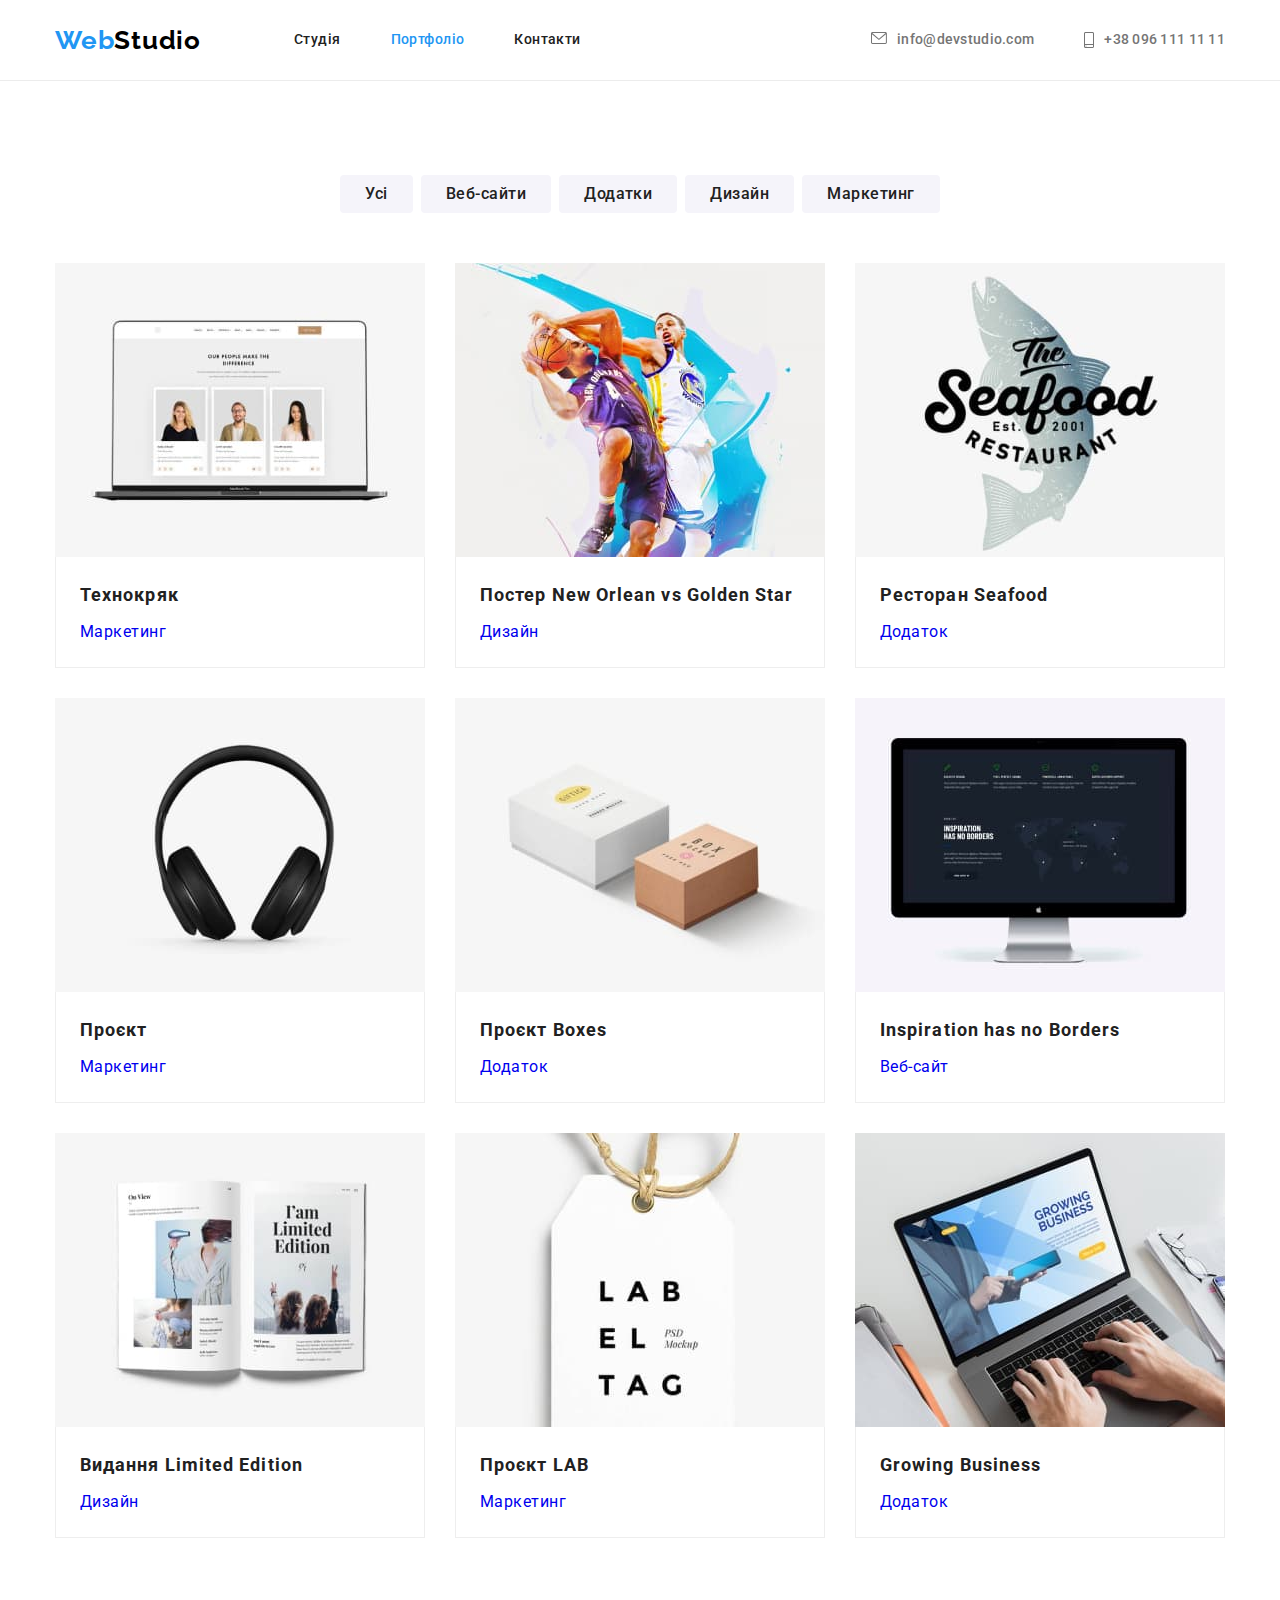
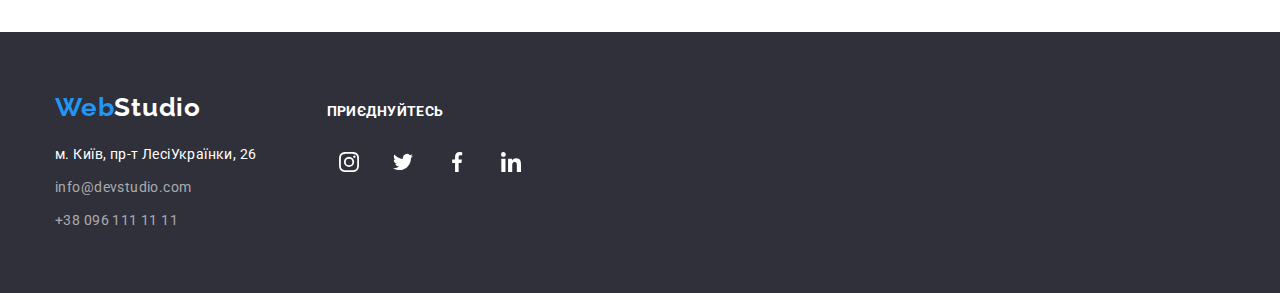
==== portfolio.html @ a8404179 "create repo" ====
<!DOCTYPE html>
<html lang="uk">
  <head>
    <meta charset="UTF-8" />
    <meta http-equiv="X-UA-Compatible" content="IE=edge" />
    <meta name="viewport" content="width=device-width, initial-scale=1.0" />
    <title>webstudio</title>
    <link
      href="https://fonts.googleapis.com/css2?family=Raleway:wght@700&family=Roboto:wght@400;500;700;900&display=swap"
      rel="stylesheet"
    />
    <link
      rel="stylesheet"
      href=" https://cdnjs.cloudflare.com/ajax/libs/modern-normalize/1.1.0/modern-normalize.min.css"
    />
    <link rel="stylesheet" href="./css/styles.css" />
  </head>

  <body>
    <header class="page-header">
      <div class="container main-nav">
        <!--main-nav-->
        <nav class="navigation">
          <!--logo-->
          <a class="logo-nav" href="./index.html"><span class="logo-accent">Web</span>Studio</a>

          <!--navigation-->

          <ul class="nav-list">
            <li class="nav-item">
              <a class="nav-link" href="./index.html">Студія</a>
            </li>

            <li class="nav-item">
              <a class="nav-link current" href="./portfolio.html">Портфоліо</a>
            </li>

            <li class="nav-item">
              <a class="nav-link" href="#">Контакти</a>
            </li>
          </ul>
        </nav>

        <!-- Link to e-mail address phone number  -->
        <ul class="contact">
          <li class="contact-item">
            <a href="mailto:info@devstudio.com" class="link">
              <svg class="mail" width="16" height="12">
                <use href="./images/icons.svg/sprite.svg#icon-envelope"></use>
              </svg>
              info@devstudio.com
            </a>
          </li>

          <li class="contact-item">
            <a href="tel:+380961111111" class="link">
              <svg class="phone" width="10" height="16">
                <use href="./images/icons.svg/sprite.svg#icon-smartphone"></use>
              </svg>
              +38 096 111 11 11</a
            >
          </li>
        </ul>
      </div>
    </header>

    <main>
      <!--main-page-->

      <section class="section">
        <div class="container">
          <h1 class="portfolio-title title-hidden">Portfolio</h1>
          <div class="prtf">
            <button class="prtf-button" type="button">Усі</button>
            <button class="prtf-button" type="button">Веб-сайти</button>
            <button class="prtf-button" type="button">Додатки</button>
            <button class="prtf-button" type="button">Дизайн</button>
            <button class="prtf-button" type="button">Маркетинг</button>
          </div>

          <!--works-->

          <ul class="list">
            <li class="item-card">
              <a href="" class="link">
                <img src="./images/1-img.jpg" alt="Лептоп" width="370" />
                <div class="card-content">
                  <h2 class="work-title">Технокряк</h2>
                  <p class="work-desc">Маркетинг</p>
                </div>
              </a>
            </li>

            <li class="item-card">
              <a href="" class="link">
                <img src="./images/2-img.jpg" alt="Баскетбол" width="370" />
                <div class="card-content">
                  <h2 class="work-title">Постер New Orlean vs Golden Star</h2>
                  <p class="work-desc">Дизайн</p>
                </div>
              </a>
            </li>

            <li class="item-card">
              <a href="" class="link">
                <img src="./images/3-img.jpg" alt="Морепродукти" width="370" />
                <div class="card-content">
                  <h2 class="work-title">Ресторан Seafood</h2>
                  <p class="work-desc">Додаток</p>
                </div>
              </a>
            </li>

            <li class="item-card">
              <a href="" class="link">
                <img src="./images/4-img.jpg" alt="Навушники" width="370" />
                <div class="card-content">
                  <h2 class="work-title">Проєкт</h2>
                  <p class="work-desc">Маркетинг</p>
                </div>
              </a>
            </li>

            <li class="item-card">
              <a href="" class="link">
                <img src="./images/5-img.jpg" alt="Бокс" width="370" />
                <div class="card-content">
                  <h2 class="work-title">Проєкт Boxes</h2>
                  <p class="work-desc">Додаток</p>
                </div>
              </a>
            </li>

            <li class="item-card">
              <a href="" class="link">
                <img src="./images/6-img.jpg" alt="Монітор" width="370" />
                <div class="card-content">
                  <h2 class="work-title">Inspiration has no Borders</h2>
                  <p class="work-desc">Веб-сайт</p>
                </div>
              </a>
            </li>

            <li class="item-card">
              <a href="" class="link">
                <img src="./images/7-img.jpg" alt="Журнал" width="370" />
                <div class="card-content">
                  <h2 class="work-title">Видання Limited Edition</h2>
                  <p class="work-desc">Дизайн</p>
                </div>
              </a>
            </li>

            <li class="item-card">
              <a href="" class="link">
                <img src="./images/8-img.jpg" alt="Проєкт" width="370" />
                <div class="card-content">
                  <h2 class="work-title">Проєкт LAB</h2>
                  <p class="work-desc">Маркетинг</p>
                </div>
              </a>
            </li>

            <li class="item-card">
              <a href="" class="link">
                <img src="./images/9-img.jpg" alt="Ноут" width="370" />
                <div class="card-content">
                  <h2 class="work-title">Growing Business</h2>
                  <p class="work-desc">Додаток</p>
                </div>
              </a>
            </li>
          </ul>
        </div>
      </section>
    </main>

    <!--footer-->

    <footer class="footer">
      <div class="container main-footer">
        <!--adress-->
        <div class="adress">
          <a class="logo-footer" href="./index.html"><span class="logo-accent">Web</span>Studio</a>

          <address class="address">
            <ul class="address-list">
              <li class="address-item">
                <a
                  class="address-link"
                  href="https://goo.gl/maps/Fy1uCrwSByk2Ayvy6"
                  target="_blank"
                  rel="noopener noreferrer"
                >
                  м. Київ, пр-т ЛесіУкраїнки, 26
                </a>
              </li>

              <li class="address-item">
                <a class="address-link" href="mailto:info@devstudio.com">info@devstudio.com</a>
              </li>

              <li class="address-item">
                <a class="address-link" href="tel:+380961111111">+38 096 111 11 11</a>
              </li>
            </ul>
          </address>
        </div>

        <!--social-net-footer-->

        <div class="social-net-footer">
          <h2 class="title-net">Приєднуйтесь</h2>

          <ul class="social-list list">
            <li class="social-item">
              <a
                href=""
                target="_blank"
                rel="noopener noreferrer nofollow"
                class="social-link link"
              >
                <svg class="footer-icon">
                  <use href="./images/icons.svg/sprite.svg#icon-instagram"></use>
                </svg>
              </a>
            </li>
            <li class="social-item">
              <a
                href=""
                target="_blank"
                rel="noopener noreferrer nofollow"
                class="social-link link"
              >
                <svg class="footer-icon">
                  <use href="./images/icons.svg/sprite.svg#icon-twitter"></use>
                </svg>
              </a>
            </li>
            <li class="social-item">
              <a
                href=""
                target="_blank"
                rel="noopener noreferrer nofollow"
                class="social-link link"
              >
                <svg class="footer-icon">
                  <use href="./images/icons.svg/sprite.svg#icon-facebook"></use>
                </svg>
              </a>
            </li>
            <li class="social-item">
              <a
                href=""
                target="_blank"
                rel="noopener noreferrer nofollow"
                class="social-link link"
              >
                <svg class="footer-icon">
                  <use href="./images/icons.svg/sprite.svg#icon-linkedin"></use>
                </svg>
              </a>
            </li>
          </ul>
        </div>
      </div>
    </footer>
  </body>
</html>
---- css/styles.css ----
:root {
  --accent-color: #2196f3;
  --primary-text-color: #212121;
  --secondary-text-color: #757575;
  --white-text-color: #fff;
  --white-opacity-text-color: rgba(255, 255, 255, 0.6);
  --primary-background-color: #fff;
  --secondary-background-color: #f5f4fa;
  --dark-background-color: #2f303a;
  --logo-color: #000;
  --border-color: #ececec;
  --border-card-color: #eee;
  --card-set-gap: 30px;
  --card-shadow: 0px 1px 3px rgba(0, 0, 0, 0.12),
    0px 1px 1px rgba(0, 0, 0, 0.14),
    0px 2px 1px rgba(0, 0, 0, 0.2);
  --card-shadow-portfolio: 0px 3px 1px 
  rgba(0, 0, 0, 0.1), 0px 1px 2px 
  rgba(0, 0, 0, 0.08), 0px 2px 2px
   rgba(0, 0, 0, 0.12);
  --primary-icon-color: #afb1b8;
}


ul {
  list-style: none;
  padding: 0;
  margin: 0;
}

a {
  text-decoration: none;
}


img {
  display: block;
  max-width: 100%;
  height: auto;
}

body {
  font-family: 'Roboto', sans-serif;
  font-size: 14px;
  color: var(--secondary-text-color);
  line-height: 1.7;
  letter-spacing: 0.03em;
  background-color: var(--primary-background-color);
}

/*container*/
.container {
  width: 1200px;
  margin-left: auto;
  margin-right: auto;
  padding-left: 15px;
  padding-right: 15px;
}

.header {
  border-bottom: 1px solid var(--border-color);
}

.page-header {
    border-bottom: 1px solid var(--border-color);
}

/*main-nav*/
.main-nav,
.navigation {
  display: flex;
  align-items: center;
}

/*logo*/
.logo-nav {
  display: block;

  color: var(--logo-color);
  font-family: Raleway, sans-serif;
  font-weight: 700;
  font-size: 26px;
  line-height: 1.19;
  letter-spacing: 0.03em;
}

.logo-accent {
  color: var(--accent-color);
}

/*navigation*/

.nav-list {
  display: flex;
  margin-left: 93px;
}

.nav-list .nav-item + .nav-item {
  margin-left: 50px;
}
/*або
.nav-item {
  margin-right: 8px;
}
або
.nav-list .nav-item:not(:last-child) {
  margin-right: 0;
}*/

.nav-link {
  display: block;
  padding-top: 32px;
  padding-bottom: 32px;

  line-height: 1.14;
  font-weight: 500;
  color: var(--primary-text-color);
}

.nav-link .current {
  color: var(--accent-color);
}

.nav-link:hover,
.nav-link:focus {
  color: var(--accent-color);
}

.current {
  color: var(--accent-color);
}

/*Link to e-mail address phone number*/
.contact {
  display: flex;
  margin-top: 0;
  margin-bottom: 0;
  margin-left: auto;
  padding-left: 0;

  font-weight: 500;
  line-height: 1.14;
}

.contact-item {
  display: flex;
  line-height: 1.14;
  letter-spacing: 0.02em;
}

.contact .link {
  color: var(--secondary-text-color);
  padding-top: 32px;
  padding-bottom: 32px;
  display: inline-flex;
}

.contact .link:hover,
.contact .link:focus {
  color: var(--accent-color);
}

.contact-item + .contact-item {
  margin-left: 50px;
}



.mail,
.phone {
  margin-right: 10px;
  fill: currentColor;
}




/*main*/

/*hero*/
.hero {
  text-align: center;
  background-color: var(--dark-background-color);
  padding-top: 200px;
  padding-bottom: 200px;    
      
  max-width: 1600px;
  height: 600px;
  margin-left: auto;
  margin-right: auto;
  background-image: linear-gradient(to right, rgba(47, 48, 58, 0.4),
   rgba(47, 48, 58, 0.4)), 
   url(../images/overlay.jpg);
}
.hero-title {
  font-weight: 900;
  font-size: 44px;
  line-height: 1.4;
  letter-spacing: 0.06em;
  color: var(--white-text-color);
  text-transform: uppercase;
  margin-top: 0;
  margin-bottom: 30px;
}

.button {
  border: none;
  padding: 10px 32px;
  min-width: 216px;
  border-radius: 4px;  

  cursor: pointer;
  font-family: inherit;
  font-size: 16px;
  line-height: 1.875;
  letter-spacing: 0.06em;
  color: var(--white-text-color);
  font-weight: 700;
  background-color: var(--accent-color);
  box-shadow: box-shadow: 0px 4px 4px rgba(0, 0, 0, 0.15);;
}


.button:hover,
.button:focus {
  background: #188CE8;
  box-shadow: 0px 4px 4px rgba(0, 0, 0, 0.15);
border-radius: 4px;
}

/*overlay
.overlay {
  max-width: 1600px;
  height: 600px;
  margin-left: auto;
  margin-right: auto;
  outline: 1px solid var(--logo-color);
}
*/

/*Наші переваги*/

.section,
.section-team {
  padding-top: 94px;
  padding-bottom: 94px;
}
.section-work {
  padding-bottom: 94px;
}

.title-hidden {
  display: none;
}

.section-title {
  color: var(--primary-text-color);
  font-weight: 700;
  font-size: 36px;
  line-height: 1.167;
  letter-spacing: 0.03em;
  margin-top: 0;
  margin-left: calc(-1 * var(--card-set-gap));
  text-align: center;
  margin-bottom: 50px;
}

.list,
.list-sec {
  margin-top: 0;
  margin-bottom: 0;
  padding-left: 0;
}
.list-sec {
  padding: 0;
  margin: 0;
  list-style: none;
  display: flex;
  flex-wrap: wrap;
}

.list,
.team-list {
  padding: 0;
  margin: 0;
  list-style: none;
  display: flex;
  flex-wrap: wrap;
}


.item-sec,
.team-card {
  width: calc((100% - 90px)/4);
  margin-left: 30px;
}

.work-card {
  width: calc((100% - 60px)/3);;
  margin-left: 30px;  
}

.list-sec .item-sec:nth-child(1) {
  margin-left: 0px;
}

.list .work-card:nth-child(1) {
  margin-left: 0px;
}

.team-list .team-card:nth-child(1) {
  margin-left: 0px;
}

.icon {
  display: flex;
  content: "";
  height: 120px;
  background-repeat: no-repeat;
  background-size: contain;
  background-position: center;
  background-color: #F5F4FA;
  margin-bottom: 30px;
  border-radius: 4px;
  justify-content: center;
  align-items: center;

}

.icon-antenn,
.icon-clock,
.icon-diagram,
.icon-astr {
  height: 70px;
  width: 70px;
}


.title {
  color: var(--primary-text-color);
  font-size: 14px;
  line-height: 1.14;
  text-transform: uppercase;
  margin-top: 0;
  margin-bottom: 0;
}

.list-item {
  margin-top: 10px;
  margin-bottom: 0;
}


.team-card {
  box-shadow: var(--card-shadow);
  border-radius: 0px 0px 4px 4px;
  background-color: var(--primary-background-color);
}

.section-team {
  background-color: var(--secondary-background-color);
  margin-top: 0;
  margin-bottom: 0;
}



.team-list {
  margin-top: 0;
  margin-bottom: 0;
  padding-left: 0;
}
.descr {
  
  padding-top: 30px;
  padding-bottom: 30px;
}
.team-list .title {
  color: var(--primary-text-color);
  font-weight: 500;
  font-size: 16px;
  line-height: 1.18;
  text-align: center;
  letter-spacing: 0.03em;
  margin-top: 0;
  margin-bottom: 10px;
}
.team-position {
  font-size: 16px;
  line-height: 1.18;
  text-align: center;
  color: var(--secondary-text-color);
  margin-top: 0;
  margin-bottom: 16px;
}
/*team social svg  */

.team-list {
  color: var(--primary-text-color);
}

.social-list {
  display: flex;
  align-items: center;
  justify-content: center;
}

.social-item {
  margin-right: 10px;

}

.social-item:last-child {
  margin-right: 0;
}

.social-link {
  display: flex;
  width: 44px;
  height: 44px;
  align-items: center;
  justify-content: center;
  border-radius: 50%;
  fill: var(--primary-icon-color);
}

.social-link:hover,
.social-link:focus {
  background-color: var(--accent-color);
  fill: var(--primary-white-color);
}

.social-icon {
  width: 20px;
  height: 20px;
}

/*Постійні кліенти*/

.client-list {
  list-style: none;
  display: flex;
  flex-wrap: wrap;  
  height: 92px;
}

.client-card {
  display: flex;
  width: calc((100% - 150px)/6);
  margin-right: 0;
  margin-left: 30px;
  height: 92px;
  border: 1px solid #AFB1B8;
  border-radius: 4px;
  align-items: center;
  justify-content: center; 
}

.client-card:nth-child(1) {
  margin-left: 0px;
}

.client-link {
  display: inline-flex;
  align-items: center;
  color: currentColor;
  text-decoration: none;
}

.client-icon {
  width: 106px;
  height: 60px;
  fill: var(--primary-icon-color);
}





/*Portfolio*/

.section-btn {
  padding-top: 74px;
  padding-bottom: 114px;
  margin-right: auto;
  margin-left: auto;
}
/*div для кнопок*/

.prtf {
  display: flex;
  align-items: center;
  justify-content: center;
  margin-bottom: 50px;
}

.prtf .prtf-button + .prtf-button {
  margin-left: 8px;
}

.prtf-button {
  font-family: inherit;
  font-size: 16px;
  color: var(--primary-text-color);
  font-weight: 500;
  letter-spacing: 0.03em;
  line-height: 1.612;
  background-color: var(--secondary-background-color);
  border: none;
  border-radius: 4px;
  cursor: pointer;
  padding: 6px 25px;
 
}

.prtf-button:hover,
.prtf-button:focus {
  color: var(--white-text-color);
  background-color: var(--accent-color);
  box-shadow: var(--card-shadow-portfolio);
}

/*works*/

.item-card {
  margin-left: 30px;
  margin-bottom: 30px;
}

.item-card:nth-child(3n + 1) {
  margin-left: 0;
}

.item-card:nth-child(n + 7) {
  margin-bottom: 0;
}

.card-content {
  padding: 20px 24px;
  border: 1px solid var(--border-card-color);
  border-top: none;
}

.work-title {
  font-size: 18px;
  line-height: 2;
  letter-spacing: 0.06em;
  font-weight: 700;
  color: var(--primary-text-color);
  margin-top: 0;
  margin-bottom: 4px;
}
.work-desc {
  margin: 0;
  font-style: 400;
  font-size: 16px;
  line-height: 1.88;
  letter-spacing: 0.03em;
  color: var(---secondary-text-color);
}

.item-card .link {
  display: block;
}

.item-card .link:hover,
.item-card .link:focus {
  box-shadow: 0px 1px 1px rgba(0, 0, 0, 0.12), 0px 4px 4px rgba(0, 0, 0, 0.06),
    1px 4px 6px rgba(0, 0, 0, 0.16);
}


/* Footer */
.footer {
  background-color: var(--dark-background-color);
  padding-top: 60px;
  padding-bottom: 60px;
}

.logo-footer {
  display: inline-block;
  font-family: 'Raleway', sans-serif;
  font-weight: 700;
  font-size: 26px;
  line-height: 1.2;
  letter-spacing: 0.03em;
  margin-bottom: 20px;
}

.logo-footer {
  color: var(--white-text-color);
}

/*adress*/

.address {
  font-style: normal;
}
.address-list {
  margin-top: 0;
}
.address-item:not(:last-child) {
  margin-bottom: 9px;
}

.address-link {
  color: var(--white-text-color);
}

.address-link[href^='mailto'],
.address-link[href^='tel'] {
  color: var(--white-opacity-text-color);
}

.address-link:hover,
.address-link:focus {
  color: var(--accent-color);
}

/*social-net-footer*/

.social-net-footer {
  width: 206px;
  height: 80px;
  margin-right: 0;
  
}

.social-list {
  display: flex;
  margin-left: 0;
  margin-right: 0;
  list-style: none;
  align-items: center;
  justify-content: center;
 
}

.title-net {
  padding: 0;
  margin-bottom: 20px;
  font-weight: 700;
  font-size: 14px;
  line-height: 1.14;
  letter-spacing: 0.03em;
  text-transform: uppercase;
  color: var(--white-text-color);
}

.main-footer {
  display: flex;
  align-items: baseline;
}
.adress {
  margin-right: 70px;
}

.footer-icon {
  width: 20px;
  height: 20px;
  fill: var(--white-text-color);
}
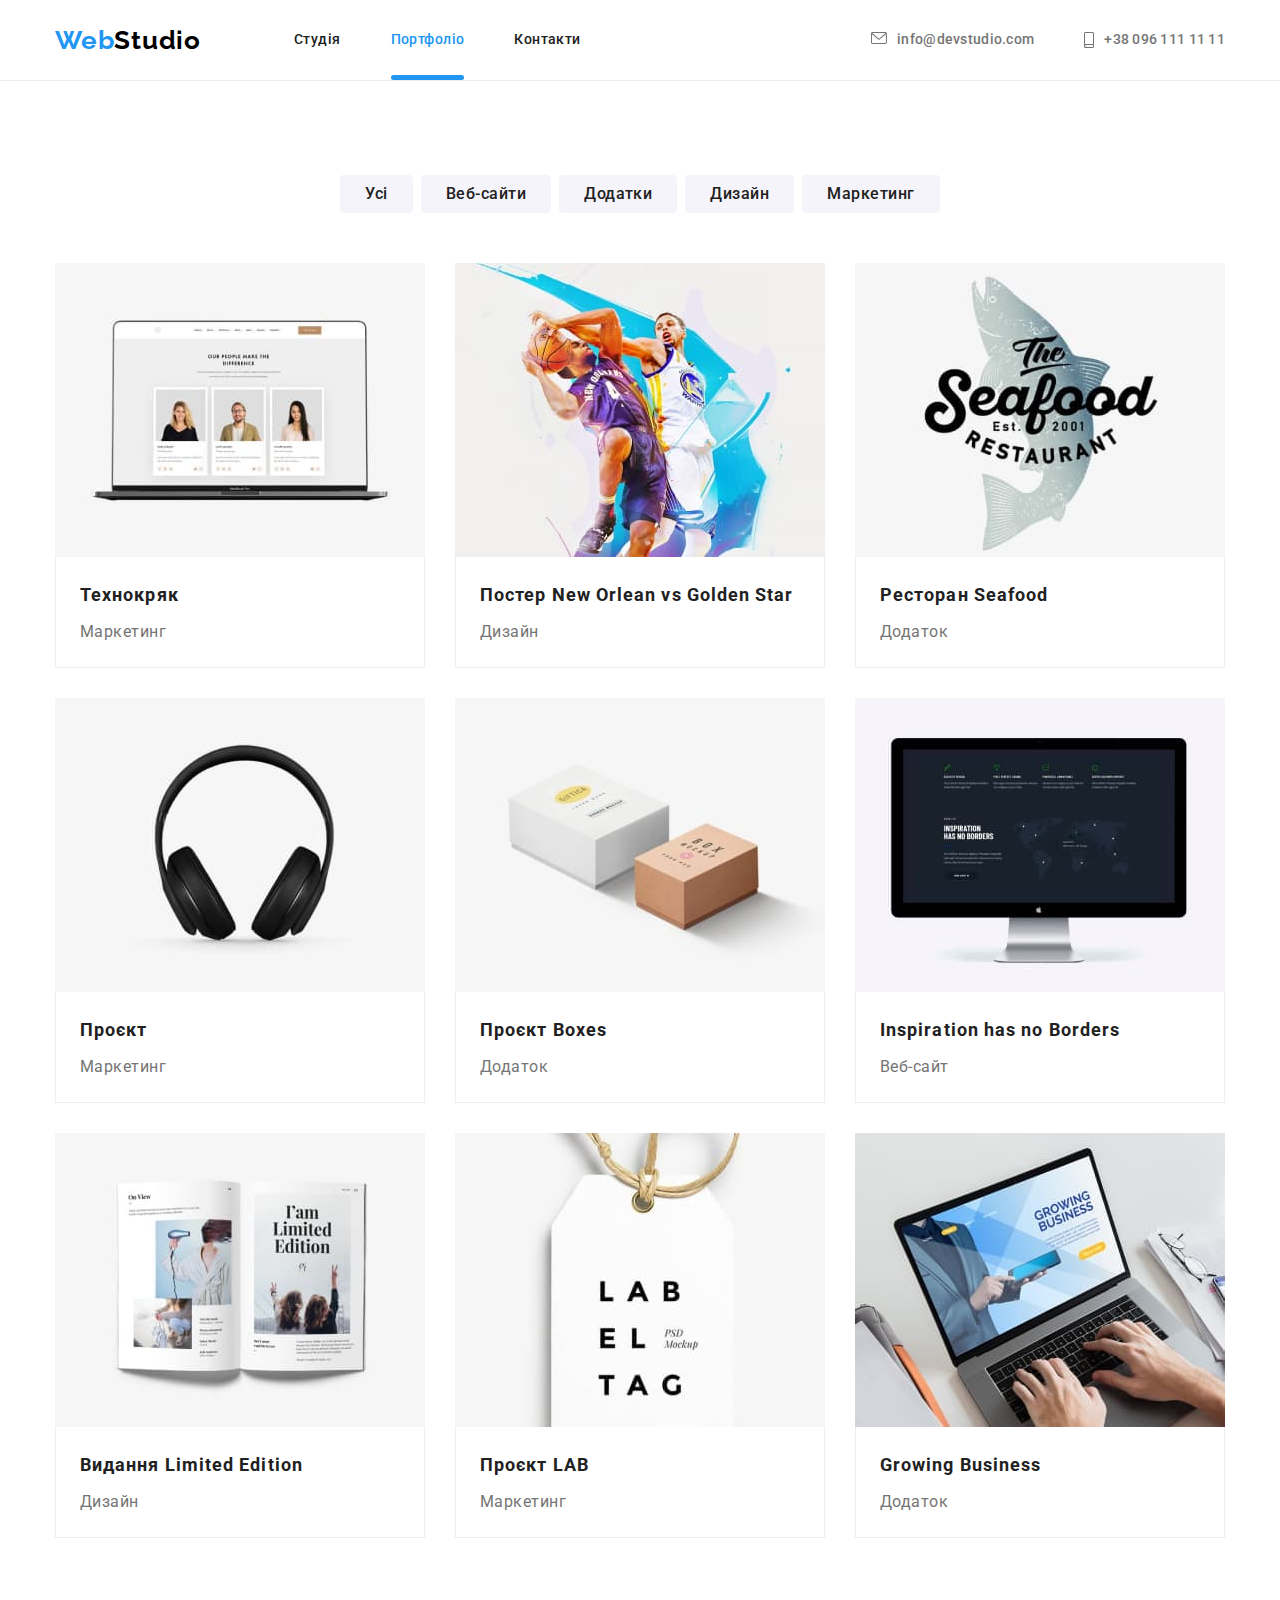
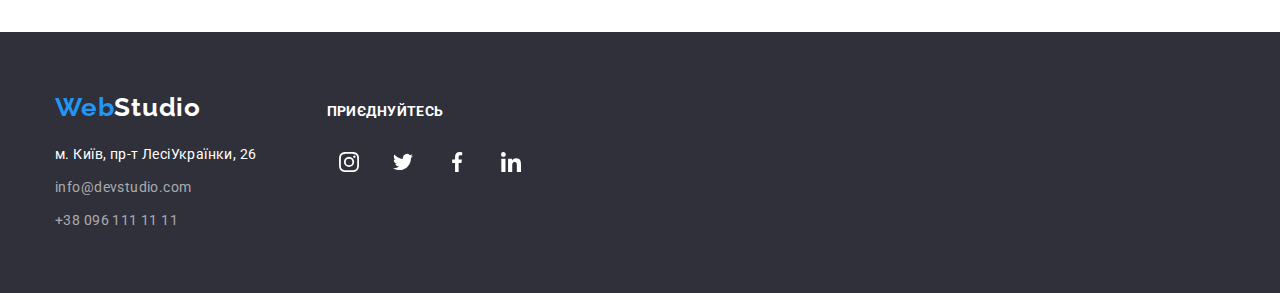
==== commit ed5d8099: "create animation effects" ====
--- a/portfolio.html
+++ b/portfolio.html
@@ -13,6 +13,7 @@
       rel="stylesheet"
       href=" https://cdnjs.cloudflare.com/ajax/libs/modern-normalize/1.1.0/modern-normalize.min.css"
     />
+    
     <link rel="stylesheet" href="./css/styles.css" />
   </head>
 
@@ -69,7 +70,7 @@
 
       <section class="section">
         <div class="container">
-          <h1 class="portfolio-title title-hidden">Portfolio</h1>
+          <h1 class="visually-hidden">Portfolio</h1>
           <div class="prtf">
             <button class="prtf-button" type="button">Усі</button>
             <button class="prtf-button" type="button">Веб-сайти</button>
@@ -83,7 +84,14 @@
           <ul class="list">
             <li class="item-card">
               <a href="" class="link">
-                <img src="./images/1-img.jpg" alt="Лептоп" width="370" />
+                <div class="overlay-card">
+                  <img src="./images/1-img.jpg" alt="Лептоп" width="370" />
+                  <p class="overlay">
+                    Ресурс пропонує комплексні пропозиції з різним рівнем функціоналу та сервісів. Все це дозволить відвідувачу отримати
+                    вичерпні відомості про компанію чи приватну особу.
+                  </p>
+                </div>
+                
                 <div class="card-content">
                   <h2 class="work-title">Технокряк</h2>
                   <p class="work-desc">Маркетинг</p>
@@ -93,7 +101,14 @@
 
             <li class="item-card">
               <a href="" class="link">
-                <img src="./images/2-img.jpg" alt="Баскетбол" width="370" />
+                <div class="overlay-card">
+                  <img src="./images/2-img.jpg" alt="Баскетбол" width="370" />
+                  <p class="overlay">
+                    Ресурс пропонує комплексні пропозиції з різним рівнем функціоналу та сервісів. Все це дозволить відвідувачу отримати
+                    вичерпні відомості про компанію чи приватну особу.
+                  </p>
+                </div>
+
                 <div class="card-content">
                   <h2 class="work-title">Постер New Orlean vs Golden Star</h2>
                   <p class="work-desc">Дизайн</p>
@@ -103,7 +118,14 @@
 
             <li class="item-card">
               <a href="" class="link">
-                <img src="./images/3-img.jpg" alt="Морепродукти" width="370" />
+                <div class="overlay-card">
+                  <img src="./images/3-img.jpg" alt="Морепродукти" width="370" />
+                  <p class="overlay">
+                    Ресурс пропонує комплексні пропозиції з різним рівнем функціоналу та сервісів. Все це дозволить відвідувачу отримати
+                    вичерпні відомості про компанію чи приватну особу.
+                  </p>
+                </div>
+
                 <div class="card-content">
                   <h2 class="work-title">Ресторан Seafood</h2>
                   <p class="work-desc">Додаток</p>
@@ -113,7 +135,14 @@
 
             <li class="item-card">
               <a href="" class="link">
-                <img src="./images/4-img.jpg" alt="Навушники" width="370" />
+                <div class="overlay-card">
+                  <img src="./images/4-img.jpg" alt="Навушники" width="370" />
+                  <p class="overlay">
+                    Ресурс пропонує комплексні пропозиції з різним рівнем функціоналу та сервісів. Все це дозволить відвідувачу отримати
+                    вичерпні відомості про компанію чи приватну особу.
+                  </p>
+                </div>
+
                 <div class="card-content">
                   <h2 class="work-title">Проєкт</h2>
                   <p class="work-desc">Маркетинг</p>
@@ -123,7 +152,14 @@
 
             <li class="item-card">
               <a href="" class="link">
-                <img src="./images/5-img.jpg" alt="Бокс" width="370" />
+                <div class="overlay-card">
+                <img src="./images/5-img.jpg" alt="Бокс" width="370" />                
+                <p class="overlay">
+                  Ресурс пропонує комплексні пропозиції з різним рівнем функціоналу та сервісів. Все це дозволить відвідувачу отримати
+                  вичерпні відомості про компанію чи приватну особу.
+                </p>
+                </div>
+
                 <div class="card-content">
                   <h2 class="work-title">Проєкт Boxes</h2>
                   <p class="work-desc">Додаток</p>
@@ -133,7 +169,14 @@
 
             <li class="item-card">
               <a href="" class="link">
-                <img src="./images/6-img.jpg" alt="Монітор" width="370" />
+                <div class="overlay-card">
+                  <img src="./images/6-img.jpg" alt="Монітор" width="370" />
+                  <p class="overlay">
+                    Ресурс пропонує комплексні пропозиції з різним рівнем функціоналу та сервісів. Все це дозволить відвідувачу отримати
+                    вичерпні відомості про компанію чи приватну особу.
+                  </p>
+                </div>
+
                 <div class="card-content">
                   <h2 class="work-title">Inspiration has no Borders</h2>
                   <p class="work-desc">Веб-сайт</p>
@@ -143,7 +186,14 @@
 
             <li class="item-card">
               <a href="" class="link">
-                <img src="./images/7-img.jpg" alt="Журнал" width="370" />
+                <div class="overlay-card">
+                  <img src="./images/7-img.jpg" alt="Журнал" width="370" />
+                  <p class="overlay">
+                    Ресурс пропонує комплексні пропозиції з різним рівнем функціоналу та сервісів. Все це дозволить відвідувачу отримати
+                    вичерпні відомості про компанію чи приватну особу.
+                  </p>
+                </div>
+
                 <div class="card-content">
                   <h2 class="work-title">Видання Limited Edition</h2>
                   <p class="work-desc">Дизайн</p>
@@ -153,7 +203,14 @@
 
             <li class="item-card">
               <a href="" class="link">
-                <img src="./images/8-img.jpg" alt="Проєкт" width="370" />
+                <div class="overlay-card">
+                  <img src="./images/8-img.jpg" alt="Проєкт" width="370" />
+                  <p class="overlay">
+                    Ресурс пропонує комплексні пропозиції з різним рівнем функціоналу та сервісів. Все це дозволить відвідувачу отримати
+                    вичерпні відомості про компанію чи приватну особу.
+                  </p>
+                </div>
+
                 <div class="card-content">
                   <h2 class="work-title">Проєкт LAB</h2>
                   <p class="work-desc">Маркетинг</p>
@@ -163,7 +220,14 @@
 
             <li class="item-card">
               <a href="" class="link">
-                <img src="./images/9-img.jpg" alt="Ноут" width="370" />
+                <div class="overlay-card">
+                  <img src="./images/9-img.jpg" alt="Ноут" width="370" />
+                  <p class="overlay">
+                    Ресурс пропонує комплексні пропозиції з різним рівнем функціоналу та сервісів. Все це дозволить відвідувачу отримати
+                    вичерпні відомості про компанію чи приватну особу.
+                  </p>
+                </div>
+                
                 <div class="card-content">
                   <h2 class="work-title">Growing Business</h2>
                   <p class="work-desc">Додаток</p>
--- a/css/styles.css
+++ b/css/styles.css
@@ -19,6 +19,7 @@
   rgba(0, 0, 0, 0.08), 0px 2px 2px
    rgba(0, 0, 0, 0.12);
   --primary-icon-color: #afb1b8;
+  --primary-white-color: #fff;
 }
 
 
@@ -30,7 +31,9 @@
 
 a {
   text-decoration: none;
-}
+  transition: color 500ms;
+}
+
 
 
 img {
@@ -59,6 +62,8 @@
 
 .header {
   border-bottom: 1px solid var(--border-color);
+  /*position: absolute;
+  width: 100%;*/
 }
 
 .page-header {
@@ -111,10 +116,11 @@
   display: block;
   padding-top: 32px;
   padding-bottom: 32px;
-
   line-height: 1.14;
   font-weight: 500;
   color: var(--primary-text-color);
+  position: relative;
+  transition: background-color 250ms cubic-bezier(0.4, 0, 0.2, 1), color 250ms cubic-bezier(0.4, 0, 0.2, 1);
 }
 
 .nav-link .current {
@@ -130,6 +136,18 @@
   color: var(--accent-color);
 }
 
+.current::after {
+  display: block;
+  position: absolute;
+  left: 0;
+  bottom: 0;
+  border-radius: 4px;
+  width: 100%;
+  height: 5px;
+  content: "";
+  background-color: var(--accent-color);
+}
+
 /*Link to e-mail address phone number*/
 .contact {
   display: flex;
@@ -140,6 +158,7 @@
 
   font-weight: 500;
   line-height: 1.14;
+  transition: background-color 250ms cubic-bezier(0.4, 0, 0.2, 1), color 250ms cubic-bezier(0.4, 0, 0.2, 1);
 }
 
 .contact-item {
@@ -153,6 +172,7 @@
   padding-top: 32px;
   padding-bottom: 32px;
   display: inline-flex;
+  transition: background-color 250ms cubic-bezier(0.4, 0, 0.2, 1), color 250ms cubic-bezier(0.4, 0, 0.2, 1);
 }
 
 .contact .link:hover,
@@ -217,7 +237,8 @@
   color: var(--white-text-color);
   font-weight: 700;
   background-color: var(--accent-color);
-  box-shadow: box-shadow: 0px 4px 4px rgba(0, 0, 0, 0.15);;
+  box-shadow: box-shadow: 0px 4px 4px rgba(0, 0, 0, 0.15);
+  transition: background-color 250ms cubic-bezier(0.4, 0, 0.2, 1), color 250ms cubic-bezier(0.4, 0, 0.2, 1);
 }
 
 
@@ -249,10 +270,19 @@
   padding-bottom: 94px;
 }
 
-.title-hidden {
-  display: none;
-}
-
+.visually-hidden { 
+  position: absolute;
+  width: 1px;
+  height: 1px;
+  margin: -1px;
+  border: 0;
+  padding: 0;
+
+  white-space: nowrap;
+  clip-path: inset(100%);
+  clip: rect(0 0 0 0);
+  overflow: hidden;
+}
 .section-title {
   color: var(--primary-text-color);
   font-weight: 700;
@@ -299,6 +329,31 @@
   width: calc((100% - 60px)/3);;
   margin-left: 30px;  
 }
+
+.label {
+  position: relative;
+  
+}
+  
+  
+.label-text {   
+  display: flex; 
+  position: absolute;
+  font-size: 14px;
+  line-height: 1.14;
+  text-align: center;
+  letter-spacing: 0.03em;
+  text-transform: uppercase;
+  color: var(--primary-white-color);
+  background: rgba(47, 48, 58, 0.8);
+  width: 100%;;
+  height: 70px;
+  margin: 0;
+  align-items: center;
+  justify-content: center;
+  transform: translateY(-70px);
+}
+
 
 .list-sec .item-sec:nth-child(1) {
   margin-left: 0px;
@@ -422,6 +477,7 @@
   justify-content: center;
   border-radius: 50%;
   fill: var(--primary-icon-color);
+  transition: background-color 250ms cubic-bezier(0.4, 0, 0.2, 1), fill 250ms cubic-bezier(0.4, 0, 0.2, 1);
 }
 
 .social-link:hover,
@@ -440,37 +496,52 @@
 .client-list {
   list-style: none;
   display: flex;
-  flex-wrap: wrap;  
-  height: 92px;
+  flex-wrap: wrap;
 }
 
 .client-card {
-  display: flex;
+
   width: calc((100% - 150px)/6);
   margin-right: 0;
   margin-left: 30px;
-  height: 92px;
+}
+
+.client-card:nth-child(1) {
+  margin-left: 0px;
+}
+
+.client-link {
+  display: flex;
+  align-items: center;
+  color: currentColor;
+  text-decoration: none;
   border: 1px solid #AFB1B8;
   border-radius: 4px;
   align-items: center;
-  justify-content: center; 
-}
-
-.client-card:nth-child(1) {
-  margin-left: 0px;
-}
-
-.client-link {
-  display: inline-flex;
-  align-items: center;
-  color: currentColor;
-  text-decoration: none;
+  justify-content: center;
+  height: 92px;
+  width: 170px;
+  fill: var(--primary-icon-color);
+transition: background-color 250ms cubic-bezier(0.4, 0, 0.2, 1), fill 250ms cubic-bezier(0.4, 0, 0.2, 1);
+}
+
+.client-link:hover,
+.client-link:focus {
+  border: 1px solid var(--accent-color);
+  fill: var(--accent-color);
+
 }
 
 .client-icon {
   width: 106px;
   height: 60px;
-  fill: var(--primary-icon-color);
+  transition: background-color 250ms cubic-bezier(0.4, 0, 0.2, 1), color 250ms cubic-bezier(0.4, 0, 0.2, 1);
+}
+
+.client-icon:hover,
+.client-link:focus {
+  fill: var(--accent-color);
+
 }
 
 
@@ -510,7 +581,8 @@
   border-radius: 4px;
   cursor: pointer;
   padding: 6px 25px;
- 
+  transition: background-color 250ms cubic-bezier(0.4, 0, 0.2, 1), color 250ms cubic-bezier(0.4, 0, 0.2, 1),
+      box-shadow 250ms cubic-bezier(0.4, 0, 0.2, 1);
 }
 
 .prtf-button:hover,
@@ -556,19 +628,46 @@
   font-size: 16px;
   line-height: 1.88;
   letter-spacing: 0.03em;
-  color: var(---secondary-text-color);
+  color: var(--secondary-text-color);
 }
 
 .item-card .link {
   display: block;
+  transition: background-color 250ms cubic-bezier(0.4, 0, 0.2, 1), color 250ms cubic-bezier(0.4, 0, 0.2, 1),
+  box-shadow 250ms cubic-bezier(0.4, 0, 0.2, 1);
 }
 
 .item-card .link:hover,
 .item-card .link:focus {
   box-shadow: 0px 1px 1px rgba(0, 0, 0, 0.12), 0px 4px 4px rgba(0, 0, 0, 0.06),
     1px 4px 6px rgba(0, 0, 0, 0.16);
-}
-
+  
+}
+
+
+
+.overlay-card {
+  position: relative;
+  overflow: hidden;   
+}
+
+.overlay-card:hover .overlay{
+transform: translateY(0);
+}
+.overlay {
+  padding:63px 24px;
+  position: absolute;
+  font-size: 18px;
+  line-height: 1.56;
+  letter-spacing: 0.03em;
+  color: #FFFFFF;
+  background: rgba(33, 150, 243, 0.9);
+  top: 0;
+  height: 100%;
+  margin: 0;
+  transform: translateY(100%);
+  transition: transform 250ms;
+}
 
 /* Footer */
 .footer {
@@ -661,3 +760,52 @@
   fill: var(--white-text-color);
 }
 
+/*modal*/
+
+.backdrop {
+  position: fixed;
+  top: 0;
+  left: 0;
+  width: 100%;
+  height: 100vh;
+  background: rgba(0, 0, 0, 0.2);
+}
+
+.modal {
+  position: absolute;
+  width: 528px;
+  height: 581px;
+  left: 50%;
+  top: 50%;
+  transform: translate(-50%, -50%);
+  background: white;
+}
+
+.is-hidden {
+  opacity: 0;
+  visibility: hidden;
+  pointer-events: none;
+}
+
+.close-button {
+  box-sizing: border-box;  
+  position: absolute;
+  width: 30px;
+  height: 30px;
+  right: 8px;
+  top: 8px;  
+  background: #FFFFFF;
+  border: 1px solid rgba(0, 0, 0, 0.1);
+  border-radius: 50%;
+ font-size: 18px;
+ font-weight: 700;
+transition: background-color 250ms cubic-bezier(0.4, 0, 0.2, 1), color 250ms cubic-bezier(0.4, 0, 0.2, 1),
+    box-shadow 250ms cubic-bezier(0.4, 0, 0.2, 1);
+}
+
+.close-button:focus,
+.close-button:hover {
+ color: var(--accent-color);
+ box-shadow: 0px 4px 4px rgba(0, 0, 0, 0.25);
+} 
+
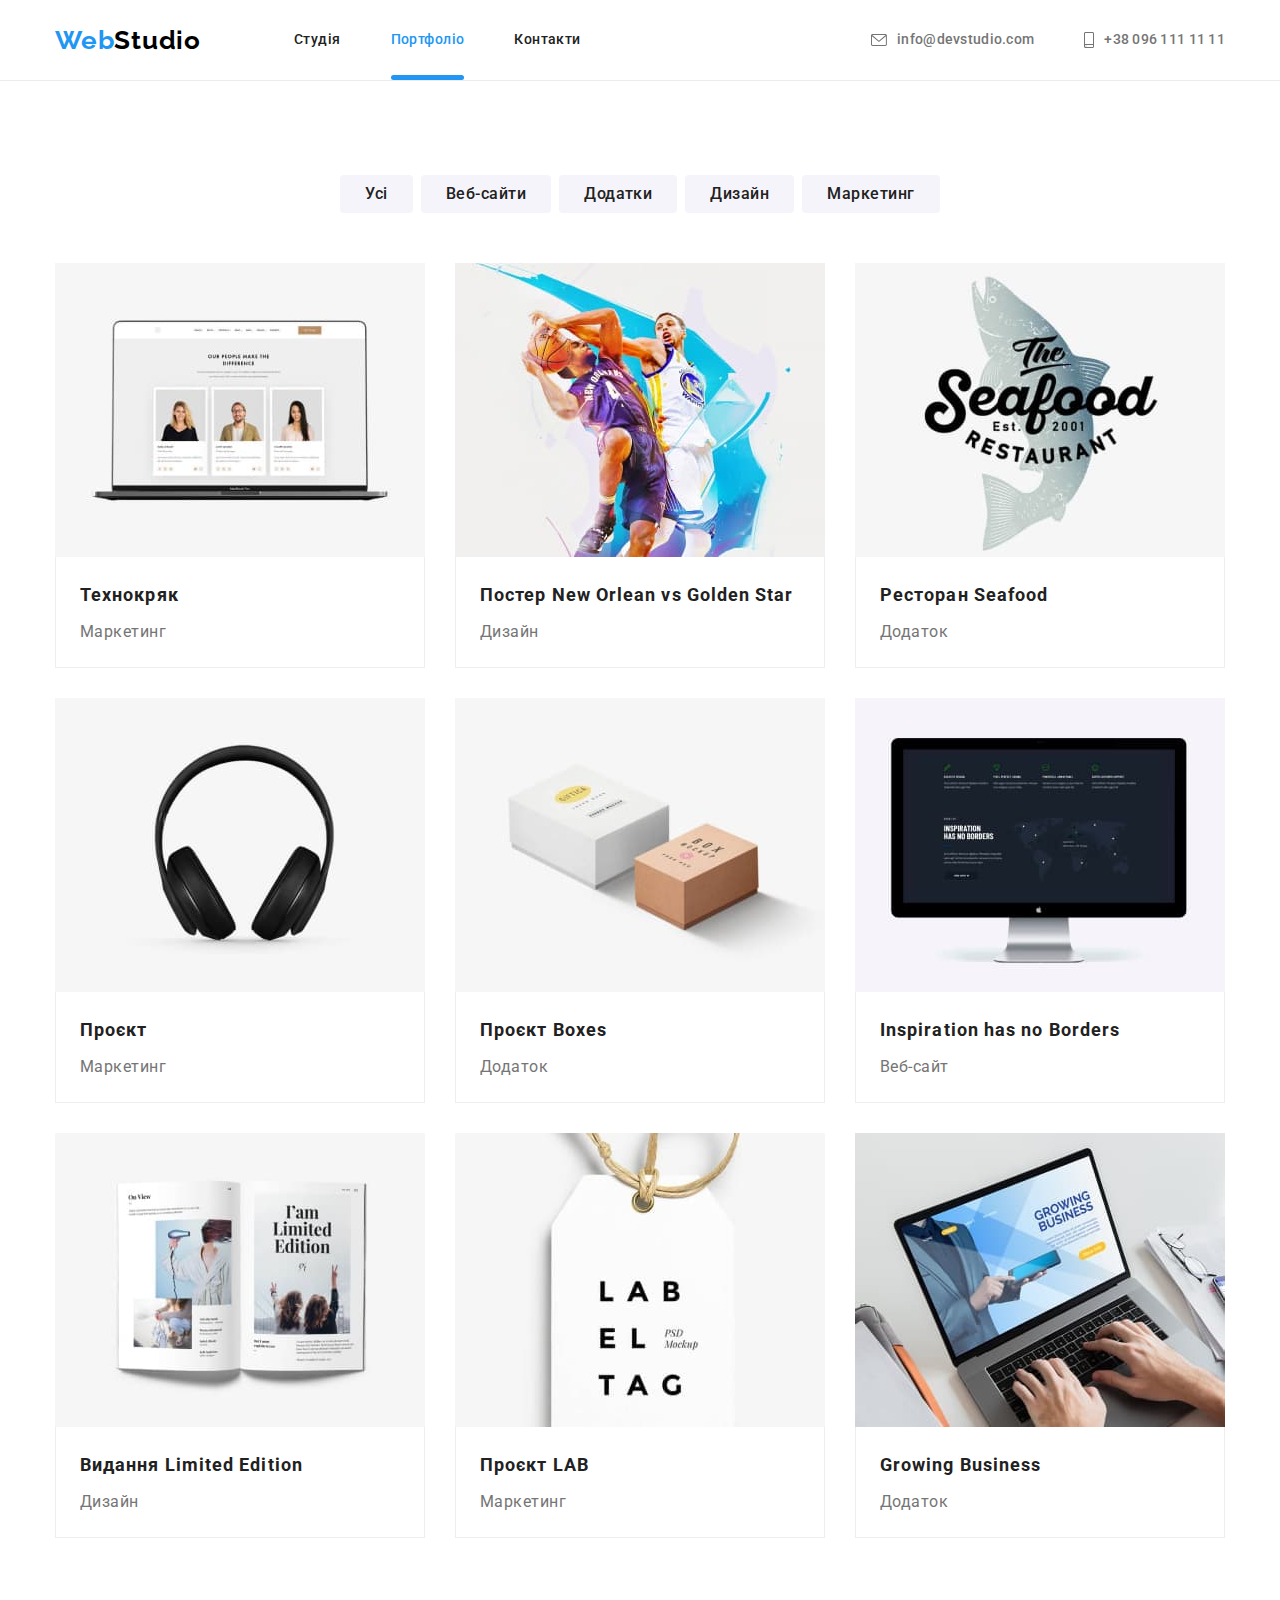
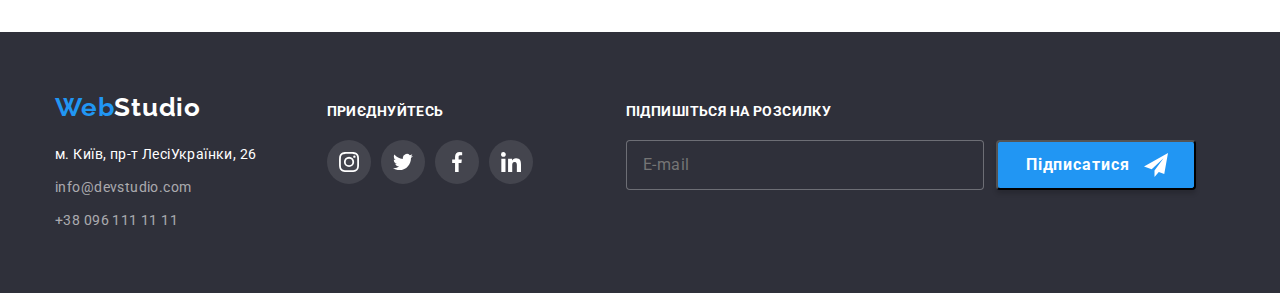
==== commit d57e9e11: "hw-06" ====
--- a/portfolio.html
+++ b/portfolio.html
@@ -327,6 +327,16 @@
             </li>
           </ul>
         </div>
+          <div class="form-mail">
+            <h2 class="title-net">Підпишіться на розсилку</h2>
+            <div class="footer-button">
+              <input type="email" id="mail" name="mail" placeholder="E-mail" />
+              <button name="mail" type="submit" class="f-btn">Підписатися</button>
+              <svg class="icon-send">
+                <use href="./images/icons.svg/sprite2.svg#icon-icon-send"></use>
+              </svg>
+            </div>
+          </div>
       </div>
     </footer>
   </body>
--- a/css/styles.css
+++ b/css/styles.css
@@ -10,18 +10,18 @@
   --logo-color: #000;
   --border-color: #ececec;
   --border-card-color: #eee;
+  --border-close-buttone: rgba(0, 0, 0, 0.1);
   --card-set-gap: 30px;
-  --card-shadow: 0px 1px 3px rgba(0, 0, 0, 0.12),
-    0px 1px 1px rgba(0, 0, 0, 0.14),
-    0px 2px 1px rgba(0, 0, 0, 0.2);
-  --card-shadow-portfolio: 0px 3px 1px 
-  rgba(0, 0, 0, 0.1), 0px 1px 2px 
-  rgba(0, 0, 0, 0.08), 0px 2px 2px
-   rgba(0, 0, 0, 0.12);
   --primary-icon-color: #afb1b8;
   --primary-white-color: #fff;
-}
-
+  --close-button-shadow: 0px 4px 4px rgba(0, 0, 0, 0.25);
+  --button-color: #188ce8;
+  --background-label: rgba(47, 48, 58, 0.8);
+  --card-shadow: 0px 1px 3px rgba(0, 0, 0, 0.12), 0px 1px 1px rgba(0, 0, 0, 0.14),
+    0px 2px 1px rgba(0, 0, 0, 0.2);
+  --card-shadow-portfolio: 0px 3px 1px rgba(0, 0, 0, 0.1), 0px 1px 2px rgba(0, 0, 0, 0.08),
+    0px 2px 2px rgba(0, 0, 0, 0.12);
+}
 
 ul {
   list-style: none;
@@ -33,8 +33,6 @@
   text-decoration: none;
   transition: color 500ms;
 }
-
-
 
 img {
   display: block;
@@ -67,7 +65,7 @@
 }
 
 .page-header {
-    border-bottom: 1px solid var(--border-color);
+  border-bottom: 1px solid var(--border-color);
 }
 
 /*main-nav*/
@@ -120,7 +118,7 @@
   font-weight: 500;
   color: var(--primary-text-color);
   position: relative;
-  transition: background-color 250ms cubic-bezier(0.4, 0, 0.2, 1), color 250ms cubic-bezier(0.4, 0, 0.2, 1);
+  transition: color 250ms cubic-bezier(0.4, 0, 0.2, 1);
 }
 
 .nav-link .current {
@@ -144,7 +142,7 @@
   border-radius: 4px;
   width: 100%;
   height: 5px;
-  content: "";
+  content: '';
   background-color: var(--accent-color);
 }
 
@@ -158,7 +156,8 @@
 
   font-weight: 500;
   line-height: 1.14;
-  transition: background-color 250ms cubic-bezier(0.4, 0, 0.2, 1), color 250ms cubic-bezier(0.4, 0, 0.2, 1);
+  transition: background-color 250ms cubic-bezier(0.4, 0, 0.2, 1),
+    color 250ms cubic-bezier(0.4, 0, 0.2, 1);
 }
 
 .contact-item {
@@ -171,8 +170,9 @@
   color: var(--secondary-text-color);
   padding-top: 32px;
   padding-bottom: 32px;
-  display: inline-flex;
-  transition: background-color 250ms cubic-bezier(0.4, 0, 0.2, 1), color 250ms cubic-bezier(0.4, 0, 0.2, 1);
+  display: flex;
+  align-items: center;
+  transition: color 250ms cubic-bezier(0.4, 0, 0.2, 1);
 }
 
 .contact .link:hover,
@@ -183,17 +183,14 @@
 .contact-item + .contact-item {
   margin-left: 50px;
 }
-
-
 
 .mail,
 .phone {
   margin-right: 10px;
   fill: currentColor;
-}
-
-
-
+  align-items: center;
+  justify-content: center;
+}
 
 /*main*/
 
@@ -202,15 +199,14 @@
   text-align: center;
   background-color: var(--dark-background-color);
   padding-top: 200px;
-  padding-bottom: 200px;    
-      
+  padding-bottom: 200px;
+
   max-width: 1600px;
   height: 600px;
   margin-left: auto;
   margin-right: auto;
-  background-image: linear-gradient(to right, rgba(47, 48, 58, 0.4),
-   rgba(47, 48, 58, 0.4)), 
-   url(../images/overlay.jpg);
+  background-image: linear-gradient(to right, rgba(47, 48, 58, 0.4), rgba(47, 48, 58, 0.4)),
+    url(../images/overlay.jpg);
 }
 .hero-title {
   font-weight: 900;
@@ -227,7 +223,7 @@
   border: none;
   padding: 10px 32px;
   min-width: 216px;
-  border-radius: 4px;  
+  border-radius: 4px;
 
   cursor: pointer;
   font-family: inherit;
@@ -237,16 +233,12 @@
   color: var(--white-text-color);
   font-weight: 700;
   background-color: var(--accent-color);
-  box-shadow: box-shadow: 0px 4px 4px rgba(0, 0, 0, 0.15);
-  transition: background-color 250ms cubic-bezier(0.4, 0, 0.2, 1), color 250ms cubic-bezier(0.4, 0, 0.2, 1);
-}
-
+  transition: background-color 250ms cubic-bezier(0.4, 0, 0.2, 1);
+}
 
 .button:hover,
 .button:focus {
-  background: #188CE8;
-  box-shadow: 0px 4px 4px rgba(0, 0, 0, 0.15);
-border-radius: 4px;
+  background: var(--button-color);
 }
 
 /*overlay
@@ -270,7 +262,7 @@
   padding-bottom: 94px;
 }
 
-.visually-hidden { 
+.visually-hidden {
   position: absolute;
   width: 1px;
   height: 1px;
@@ -318,42 +310,39 @@
   flex-wrap: wrap;
 }
 
-
 .item-sec,
 .team-card {
-  width: calc((100% - 90px)/4);
+  width: calc((100% - 90px) / 4);
   margin-left: 30px;
 }
 
 .work-card {
-  width: calc((100% - 60px)/3);;
-  margin-left: 30px;  
-}
-
-.label {
+  width: calc((100% - 60px) / 3);
+  margin-left: 30px;
+}
+
+.label-card {
   position: relative;
-  
-}
-  
-  
-.label-text {   
-  display: flex; 
+}
+
+.label-text {
+  display: flex;
   position: absolute;
   font-size: 14px;
+  font-weight: 700;
   line-height: 1.14;
   text-align: center;
   letter-spacing: 0.03em;
   text-transform: uppercase;
   color: var(--primary-white-color);
-  background: rgba(47, 48, 58, 0.8);
-  width: 100%;;
+  background: var(--background-label);
+  width: 100%;
   height: 70px;
   margin: 0;
   align-items: center;
   justify-content: center;
-  transform: translateY(-70px);
-}
-
+  bottom: 0;
+}
 
 .list-sec .item-sec:nth-child(1) {
   margin-left: 0px;
@@ -369,17 +358,16 @@
 
 .icon {
   display: flex;
-  content: "";
+  content: '';
   height: 120px;
   background-repeat: no-repeat;
   background-size: contain;
   background-position: center;
-  background-color: #F5F4FA;
+  background-color: #f5f4fa;
   margin-bottom: 30px;
   border-radius: 4px;
   justify-content: center;
   align-items: center;
-
 }
 
 .icon-antenn,
@@ -390,12 +378,9 @@
   width: 70px;
 }
 
-
 .title {
   color: var(--primary-text-color);
-  font-size: 14px;
-  line-height: 1.14;
-  text-transform: uppercase;
+
   margin-top: 0;
   margin-bottom: 0;
 }
@@ -404,7 +389,6 @@
   margin-top: 10px;
   margin-bottom: 0;
 }
-
 
 .team-card {
   box-shadow: var(--card-shadow);
@@ -418,15 +402,12 @@
   margin-bottom: 0;
 }
 
-
-
 .team-list {
   margin-top: 0;
   margin-bottom: 0;
   padding-left: 0;
 }
 .descr {
-  
   padding-top: 30px;
   padding-bottom: 30px;
 }
@@ -462,7 +443,6 @@
 
 .social-item {
   margin-right: 10px;
-
 }
 
 .social-item:last-child {
@@ -477,7 +457,8 @@
   justify-content: center;
   border-radius: 50%;
   fill: var(--primary-icon-color);
-  transition: background-color 250ms cubic-bezier(0.4, 0, 0.2, 1), fill 250ms cubic-bezier(0.4, 0, 0.2, 1);
+  transition: background-color 250ms cubic-bezier(0.4, 0, 0.2, 1),
+    fill 250ms cubic-bezier(0.4, 0, 0.2, 1);
 }
 
 .social-link:hover,
@@ -500,8 +481,7 @@
 }
 
 .client-card {
-
-  width: calc((100% - 150px)/6);
+  width: calc((100% - 150px) / 6);
   margin-right: 0;
   margin-left: 30px;
 }
@@ -515,38 +495,26 @@
   align-items: center;
   color: currentColor;
   text-decoration: none;
-  border: 1px solid #AFB1B8;
+  border: 1px solid #afb1b8;
   border-radius: 4px;
   align-items: center;
   justify-content: center;
   height: 92px;
   width: 170px;
   fill: var(--primary-icon-color);
-transition: background-color 250ms cubic-bezier(0.4, 0, 0.2, 1), fill 250ms cubic-bezier(0.4, 0, 0.2, 1);
+  transition: border 250ms cubic-bezier(0.4, 0, 0.2, 1), fill 250ms cubic-bezier(0.4, 0, 0.2, 1);
 }
 
 .client-link:hover,
 .client-link:focus {
   border: 1px solid var(--accent-color);
   fill: var(--accent-color);
-
 }
 
 .client-icon {
   width: 106px;
   height: 60px;
-  transition: background-color 250ms cubic-bezier(0.4, 0, 0.2, 1), color 250ms cubic-bezier(0.4, 0, 0.2, 1);
-}
-
-.client-icon:hover,
-.client-link:focus {
-  fill: var(--accent-color);
-
-}
-
-
-
-
+}
 
 /*Portfolio*/
 
@@ -581,8 +549,8 @@
   border-radius: 4px;
   cursor: pointer;
   padding: 6px 25px;
-  transition: background-color 250ms cubic-bezier(0.4, 0, 0.2, 1), color 250ms cubic-bezier(0.4, 0, 0.2, 1),
-      box-shadow 250ms cubic-bezier(0.4, 0, 0.2, 1);
+  transition: background-color 250ms cubic-bezier(0.4, 0, 0.2, 1),
+    color 250ms cubic-bezier(0.4, 0, 0.2, 1), box-shadow 250ms cubic-bezier(0.4, 0, 0.2, 1);
 }
 
 .prtf-button:hover,
@@ -624,7 +592,7 @@
 }
 .work-desc {
   margin: 0;
-  font-style: 400;
+  font-weight: 400;
   font-size: 16px;
   line-height: 1.88;
   letter-spacing: 0.03em;
@@ -633,34 +601,30 @@
 
 .item-card .link {
   display: block;
-  transition: background-color 250ms cubic-bezier(0.4, 0, 0.2, 1), color 250ms cubic-bezier(0.4, 0, 0.2, 1),
-  box-shadow 250ms cubic-bezier(0.4, 0, 0.2, 1);
+  transition: box-shadow 250ms cubic-bezier(0.4, 0, 0.2, 1);
 }
 
 .item-card .link:hover,
 .item-card .link:focus {
   box-shadow: 0px 1px 1px rgba(0, 0, 0, 0.12), 0px 4px 4px rgba(0, 0, 0, 0.06),
     1px 4px 6px rgba(0, 0, 0, 0.16);
-  
-}
-
-
+}
 
 .overlay-card {
   position: relative;
-  overflow: hidden;   
-}
-
-.overlay-card:hover .overlay{
-transform: translateY(0);
+  overflow: hidden;
+}
+
+.item-card:hover .overlay {
+  transform: translateY(0);
 }
 .overlay {
-  padding:63px 24px;
+  padding: 63px 24px;
   position: absolute;
   font-size: 18px;
   line-height: 1.56;
   letter-spacing: 0.03em;
-  color: #FFFFFF;
+  color: #ffffff;
   background: rgba(33, 150, 243, 0.9);
   top: 0;
   height: 100%;
@@ -709,6 +673,7 @@
 .address-link[href^='mailto'],
 .address-link[href^='tel'] {
   color: var(--white-opacity-text-color);
+  transition: color 250ms cubic-bezier(0.4, 0, 0.2, 1);
 }
 
 .address-link:hover,
@@ -721,8 +686,7 @@
 .social-net-footer {
   width: 206px;
   height: 80px;
-  margin-right: 0;
-  
+  margin-right: 93px;
 }
 
 .social-list {
@@ -732,7 +696,6 @@
   list-style: none;
   align-items: center;
   justify-content: center;
- 
 }
 
 .title-net {
@@ -744,6 +707,16 @@
   letter-spacing: 0.03em;
   text-transform: uppercase;
   color: var(--white-text-color);
+}
+
+.social-link {
+  background-color: rgba(255, 255, 255, 0.1);
+  transition: background-color 250ms cubic-bezier(0.4, 0, 0.2, 1);
+}
+
+.social-link:hover,
+.social-link:focus {
+  background-color: var(--accent-color);
 }
 
 .main-footer {
@@ -760,7 +733,69 @@
   fill: var(--white-text-color);
 }
 
-/*modal*/
+.form-mail {
+}
+
+.footer-button {
+  display: flex;
+  position: relative;
+}
+
+.footer-button input {
+  width: 358px;
+  height: 50px;
+  padding-left: 16px;
+  margin-right: 12px;
+
+  font-weight: 400;
+  font-size: 16px;
+  line-height: 1.25;
+
+  align-items: center;
+  letter-spacing: 0.03em;
+  background-color: var(--dark-background-color);
+  border: 1px solid rgba(255, 255, 255, 0.3);
+  border-radius: 4px;
+  color: var(--white-opacity-text-color);
+  outline: none;
+}
+
+.f-btn {
+  width: 200px;
+  height: 50px;
+  padding-left: 28px;
+  color: var(--primary-white-color);
+  background: var(--accent-color);
+  border-radius: 4px;
+  box-shadow: 0px 4px 4px rgba(0, 0, 0, 0.15);  
+  font-family: inherit;
+  font-style: normal;
+  font-weight: 700;
+  font-size: 16px;
+  line-height: 1.875;
+  display: flex;
+  align-items: center;
+  text-align: center;
+  letter-spacing: 0.06em;
+  transition: background-color 250ms cubic-bezier(0.4, 0, 0.2, 1);
+}
+
+.f-btn:hover,
+.f-btn:focus {
+  background: var(--button-color);
+  
+}
+
+.icon-send {
+  width: 24px;
+  height: 24px;
+  position: absolute;
+  top: 50%;
+  right: 28px;
+  translate: 0 -50%;
+}
+
+/*Modal window*/
 
 .backdrop {
   position: fixed;
@@ -775,10 +810,14 @@
   position: absolute;
   width: 528px;
   height: 581px;
+  padding: 40px;
   left: 50%;
   top: 50%;
   transform: translate(-50%, -50%);
-  background: white;
+  background: var(--primary-background-color);
+  box-shadow: 0px 1px 3px rgba(0, 0, 0, 0.12), 0px 1px 1px rgba(0, 0, 0, 0.14),
+    0px 2px 1px rgba(0, 0, 0, 0.2);
+  border-radius: 4px;
 }
 
 .is-hidden {
@@ -787,25 +826,165 @@
   pointer-events: none;
 }
 
+.modal-title {
+  font-weight: 700;
+  font-size: 20px;
+  line-height: 1.15;
+  text-align: center;
+  letter-spacing: 0.03em;
+  margin-bottom: 12px;
+  margin-top: 0;
+  color: var(--primary-text-color);
+}
+
+.form-element {
+  display: flex;
+  flex-direction: column;
+  margin-bottom: 10px;
+}
+
+.form-element:last-child {
+  margin-bottom: 20px;
+}
+
+.form-element label {
+  font-size: 12px;
+  line-height: 1.67;
+  letter-spacing: 0.01em;
+  margin-bottom: 4px;
+
+  color: var(--secondary-text-color);
+}
+
+.input-wrap {
+  position: relative;
+}
+.form-element svg {
+  width: 18px;
+  height: 18px;
+  position: absolute;
+  top: 50%;
+  left: 12px;
+  translate: 0 -50%;
+  transition: fill 250ms cubic-bezier(0.4, 0, 0.2, 1);
+}
+
+.form-element input {
+  width: 100%;
+  height: 40px;
+  padding-left: 42px;
+  border: 1px solid rgba(33, 33, 33, 0.2);
+  border-radius: 4px;
+  cursor: pointer;
+  outline: none;
+  transition: border 250ms cubic-bezier(0.4, 0, 0.2, 1);
+}
+
+.form-element input:hover,
+.form-element input:focus {
+  border: 1px solid var(--accent-color);
+}
+
+.form-element input:hover + svg,
+.form-element input:focus + svg {
+  fill: var(--accent-color);
+}
+
+.clien-icon {
+  position: absolute;
+}
+
+textarea {
+  resize: none;
+  width: 100%;
+  height: 120px;
+  padding: 12px 16px;
+  border: 1px solid rgba(33, 33, 33, 0.2);
+  cursor: pointer;
+  outline: none;
+  transition: border 250ms cubic-bezier(0.4, 0, 0.2, 1);
+}
+
+textarea:hover,
+textarea:focus {
+  border: 1px solid var(--accent-color);
+}
+
+.modal-form .btn {
+  font-family: inherit;
+  font-weight: 700;
+  font-size: 16px;
+  line-height: 1.875;
+
+  display: flex;
+  letter-spacing: 0.06em;
+  justify-content: center;
+  align-items: center;
+
+  cursor: pointer;
+
+  color: var(--primary-white-color);
+  width: 200px;
+  height: 50px;
+  background: var(--accent-color);
+  box-shadow: 0px 4px 4px rgba(0, 0, 0, 0.15);
+  border-radius: 4px;
+  margin-left: auto;
+  margin-right: auto;
+}
+
+.modal-form .btn:hover,
+.modal-form .btn:focus {
+  background-color: var(--button-color);
+}
+
+.check {
+  display: flex;
+  margin-bottom: 30px;
+  justify-content: center;
+  align-items: center;
+}
+.check label {
+  font-weight: 400;
+  font-size: 14px;
+  line-height: 1.714;
+  letter-spacing: 0.03em;
+
+  color: var(--secondary-text-color);
+}
+
+.check input {
+  width: 16px;
+  height: 15px;
+  border-radius: 2px;
+  margin-right: 9px;
+}
+
+.check a {
+  color: var(--accent-color);
+  text-decoration: underline;
+}
+
 .close-button {
-  box-sizing: border-box;  
+  display: flex;
+  justify-items: center;
+  align-items: center;
   position: absolute;
   width: 30px;
   height: 30px;
   right: 8px;
-  top: 8px;  
-  background: #FFFFFF;
-  border: 1px solid rgba(0, 0, 0, 0.1);
+  top: 8px;
+  background: var(--primary-background-color);
+  border: 1px solid var(--border-close-buttone);
   border-radius: 50%;
- font-size: 18px;
- font-weight: 700;
-transition: background-color 250ms cubic-bezier(0.4, 0, 0.2, 1), color 250ms cubic-bezier(0.4, 0, 0.2, 1),
-    box-shadow 250ms cubic-bezier(0.4, 0, 0.2, 1);
+  font-size: 18px;
+  font-weight: 700;
+  cursor: pointer;
+  transition: fill 250ms cubic-bezier(0.4, 0, 0.2, 1), box-shadow 250ms cubic-bezier(0.4, 0, 0.2, 1);
 }
 
 .close-button:focus,
 .close-button:hover {
- color: var(--accent-color);
- box-shadow: 0px 4px 4px rgba(0, 0, 0, 0.25);
-} 
-
+  fill: var(--accent-color);
+  box-shadow: var(--close-button-shadow);
+}
